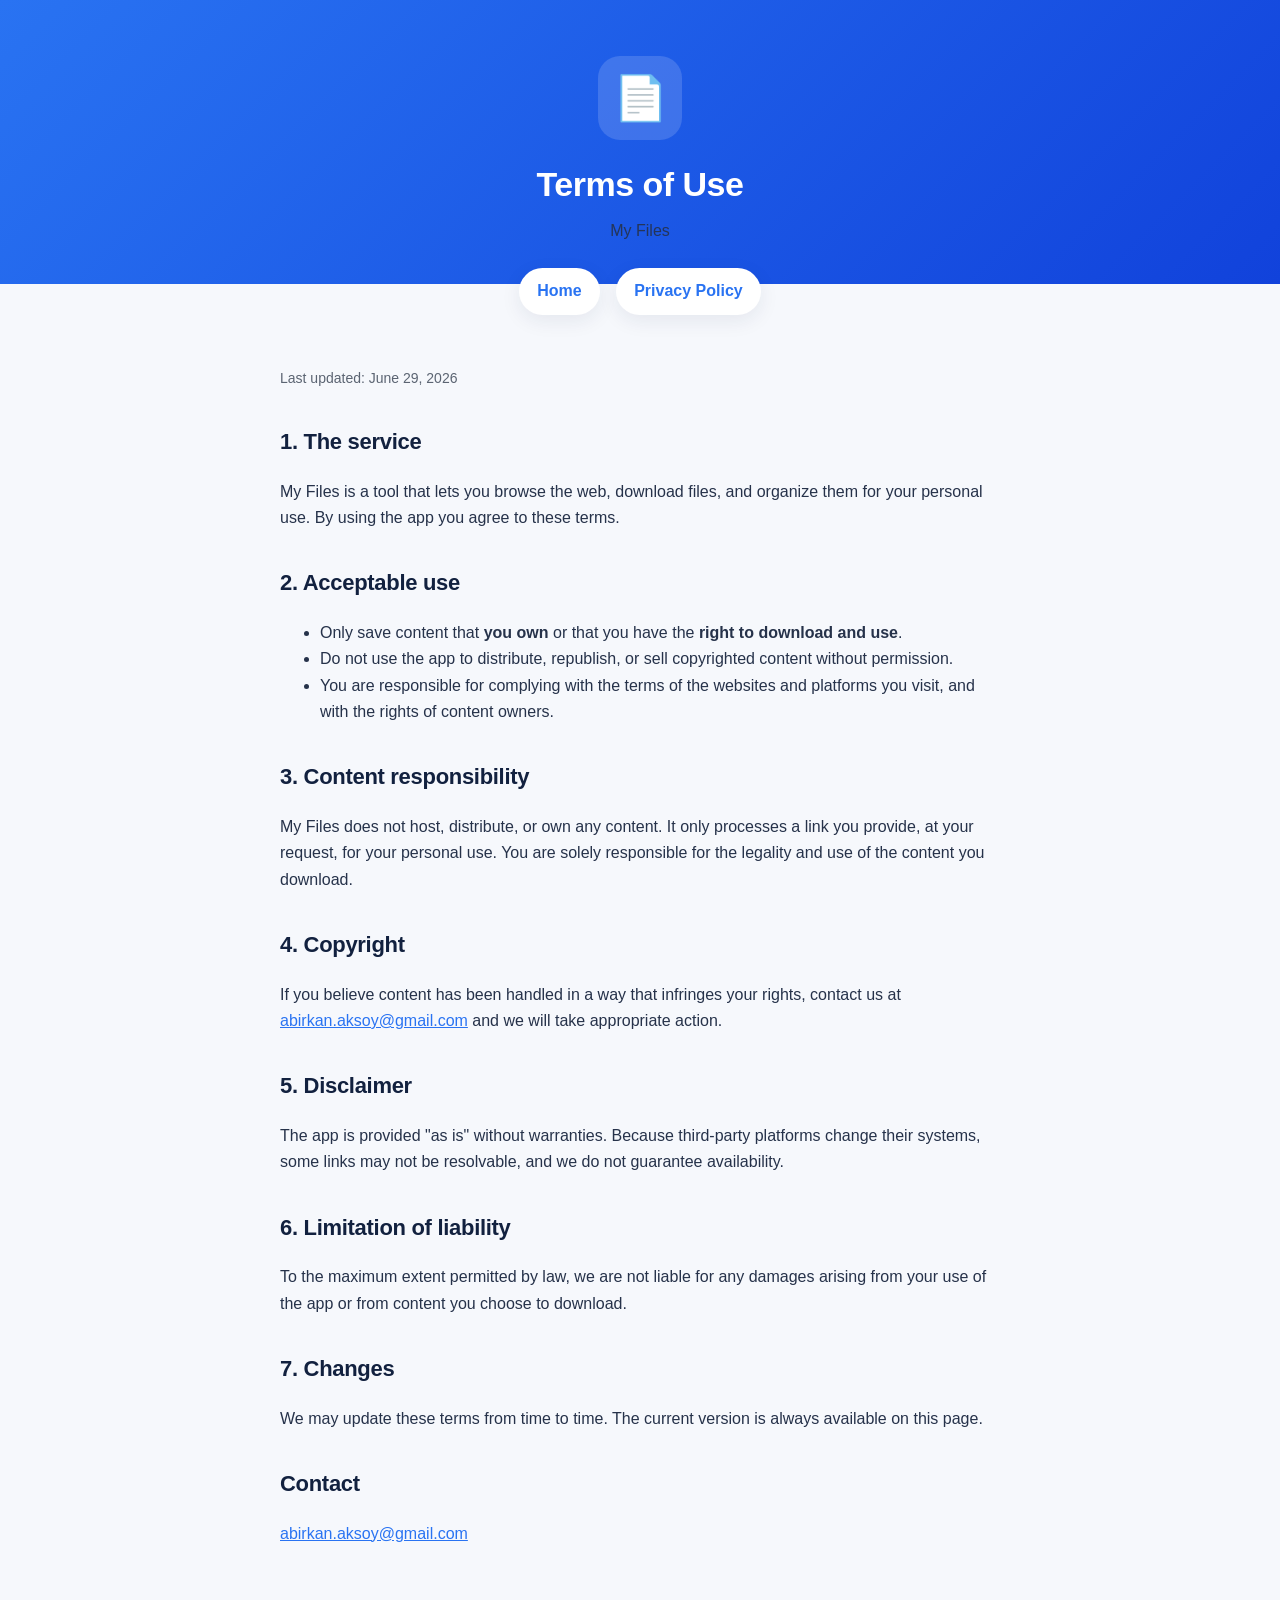
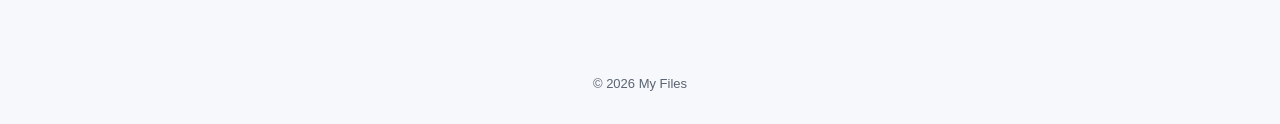
==== terms.html @ a1a13889 "My Files — legal pages (privacy, terms, support)" ====
<!doctype html>
<html lang="en">
<head>
  <meta charset="utf-8">
  <meta name="viewport" content="width=device-width, initial-scale=1">
  <title>Terms of Use — My Files</title>
  <link rel="stylesheet" href="style.css">
</head>
<body>
  <header class="hero">
    <div class="badge">📄</div>
    <h1>Terms of Use</h1>
    <p>My Files</p>
  </header>
  <nav class="links">
    <a href="index.html">Home</a>
    <a href="privacy.html">Privacy Policy</a>
  </nav>

  <div class="wrap">
    <p class="muted">Last updated: June 29, 2026</p>

    <h2>1. The service</h2>
    <p>My Files is a tool that lets you browse the web, download files, and organize them for your
    personal use. By using the app you agree to these terms.</p>

    <h2>2. Acceptable use</h2>
    <ul>
      <li>Only save content that <b>you own</b> or that you have the <b>right to download and
        use</b>.</li>
      <li>Do not use the app to distribute, republish, or sell copyrighted content without
        permission.</li>
      <li>You are responsible for complying with the terms of the websites and platforms you
        visit, and with the rights of content owners.</li>
    </ul>

    <h2>3. Content responsibility</h2>
    <p>My Files does not host, distribute, or own any content. It only processes a link you
    provide, at your request, for your personal use. You are solely responsible for the legality
    and use of the content you download.</p>

    <h2>4. Copyright</h2>
    <p>If you believe content has been handled in a way that infringes your rights, contact us at
    <a href="mailto:abirkan.aksoy@gmail.com">abirkan.aksoy@gmail.com</a> and we will take
    appropriate action.</p>

    <h2>5. Disclaimer</h2>
    <p>The app is provided "as is" without warranties. Because third-party platforms change their
    systems, some links may not be resolvable, and we do not guarantee availability.</p>

    <h2>6. Limitation of liability</h2>
    <p>To the maximum extent permitted by law, we are not liable for any damages arising from your
    use of the app or from content you choose to download.</p>

    <h2>7. Changes</h2>
    <p>We may update these terms from time to time. The current version is always available on this
    page.</p>

    <h2>Contact</h2>
    <p><a href="mailto:abirkan.aksoy@gmail.com">abirkan.aksoy@gmail.com</a></p>
  </div>

  <footer>© 2026 My Files</footer>
</body>
</html>
---- style.css ----
:root {
  --brand: #2973F2;
  --brand-deep: #1142DB;
  --ink: #12213f;
  --muted: #5b6472;
  --bg: #f6f8fc;
  --card: #ffffff;
}
* { box-sizing: border-box; }
body {
  margin: 0;
  font-family: -apple-system, BlinkMacSystemFont, "Segoe UI", Roboto, Helvetica, Arial, sans-serif;
  color: var(--ink);
  background: var(--bg);
  line-height: 1.65;
}
.wrap { max-width: 760px; margin: 0 auto; padding: 32px 20px 80px; }
header.hero {
  text-align: center;
  padding: 56px 20px 40px;
  background: linear-gradient(135deg, var(--brand), var(--brand-deep));
  color: #fff;
}
.badge {
  width: 84px; height: 84px; border-radius: 22px;
  background: rgba(255,255,255,.15);
  display: inline-flex; align-items: center; justify-content: center;
  font-size: 44px; margin-bottom: 16px;
}
header.hero h1 { margin: 0; font-size: 34px; letter-spacing: -0.5px; }
header.hero p { margin: 6px 0 0; opacity: .9; }
nav.links { text-align: center; margin: -22px auto 0; max-width: 760px; padding: 0 20px; }
nav.links a {
  display: inline-block; margin: 6px; padding: 10px 18px;
  background: var(--card); color: var(--brand); text-decoration: none;
  border-radius: 999px; font-weight: 600; box-shadow: 0 6px 20px rgba(20,40,80,.08);
}
h2 { margin-top: 34px; font-size: 22px; letter-spacing: -0.3px; }
h3 { margin-top: 22px; font-size: 17px; }
p, li { color: #26324a; }
.muted { color: var(--muted); font-size: 14px; }
.card {
  background: var(--card); border-radius: 16px; padding: 22px 24px;
  box-shadow: 0 6px 24px rgba(20,40,80,.06); margin-top: 18px;
}
a { color: var(--brand); }
.feature { display: flex; gap: 12px; align-items: flex-start; margin: 14px 0; }
.feature .ic { font-size: 22px; }
footer { text-align: center; padding: 30px 20px; color: var(--muted); font-size: 13px; }
hr { border: none; border-top: 1px solid #e6eaf1; margin: 24px 0; }
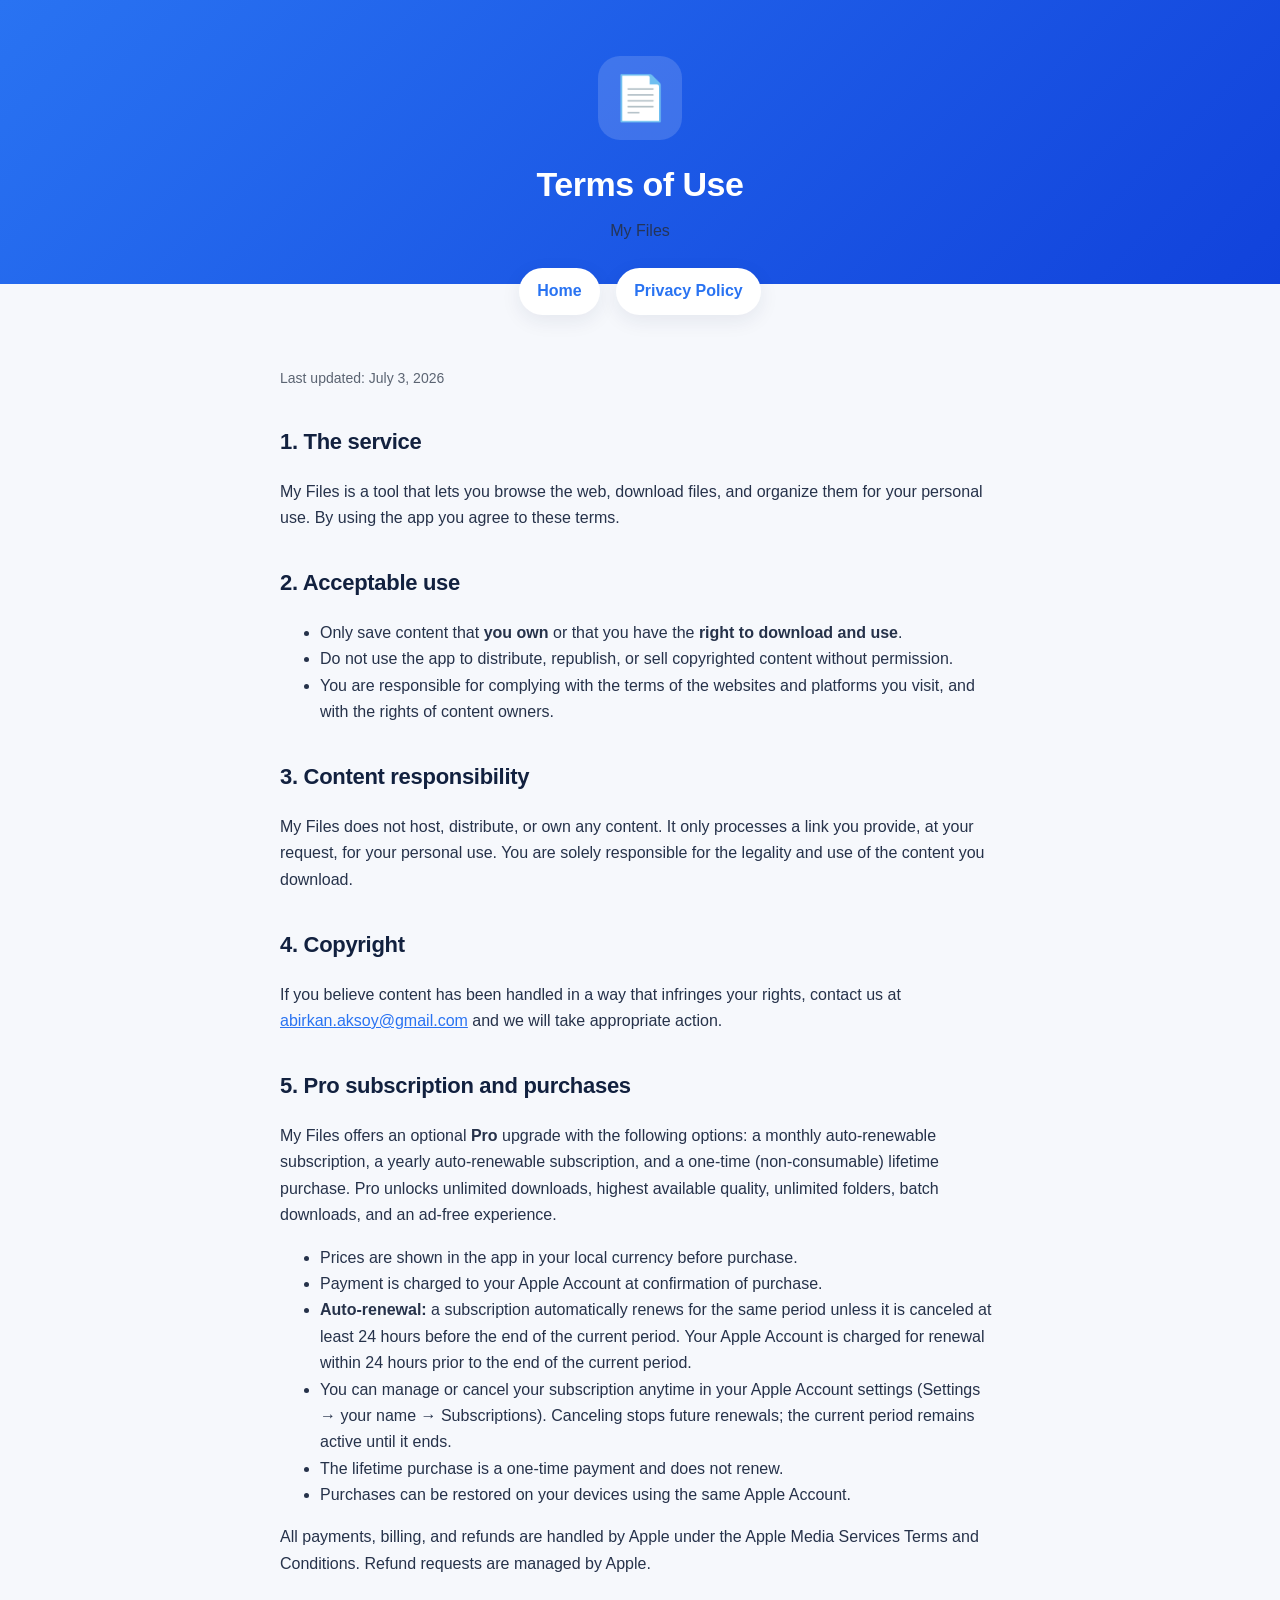
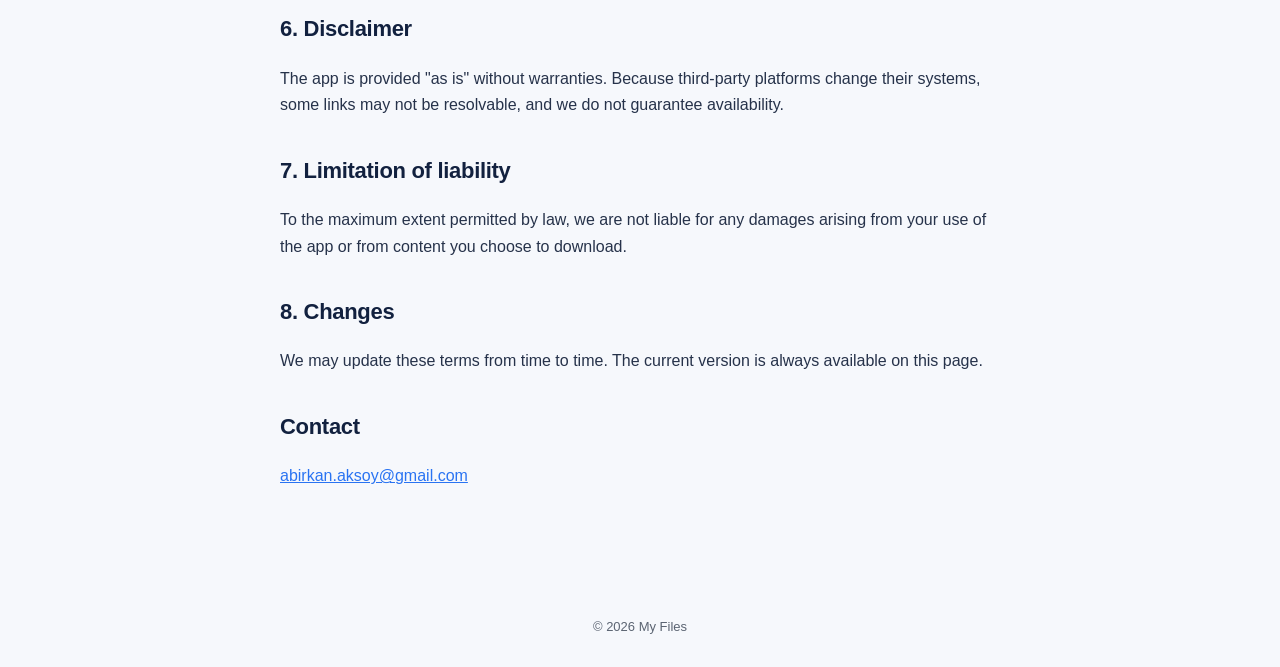
==== commit 9e1d0631: "Add Pro subscription terms (auto-renewable disclosure) Co-Authored-By: Claude Opus 4.8 <noreply@anth" ====
--- a/terms.html
+++ b/terms.html
@@ -18,7 +18,7 @@
   </nav>
 
   <div class="wrap">
-    <p class="muted">Last updated: June 29, 2026</p>
+    <p class="muted">Last updated: July 3, 2026</p>
 
     <h2>1. The service</h2>
     <p>My Files is a tool that lets you browse the web, download files, and organize them for your
@@ -44,15 +44,35 @@
     <a href="mailto:abirkan.aksoy@gmail.com">abirkan.aksoy@gmail.com</a> and we will take
     appropriate action.</p>
 
-    <h2>5. Disclaimer</h2>
+    <h2>5. Pro subscription and purchases</h2>
+    <p>My Files offers an optional <b>Pro</b> upgrade with the following options: a monthly
+    auto-renewable subscription, a yearly auto-renewable subscription, and a one-time
+    (non-consumable) lifetime purchase. Pro unlocks unlimited downloads, highest available quality,
+    unlimited folders, batch downloads, and an ad-free experience.</p>
+    <ul>
+      <li>Prices are shown in the app in your local currency before purchase.</li>
+      <li>Payment is charged to your Apple Account at confirmation of purchase.</li>
+      <li><b>Auto-renewal:</b> a subscription automatically renews for the same period unless it is
+        canceled at least 24 hours before the end of the current period. Your Apple Account is
+        charged for renewal within 24 hours prior to the end of the current period.</li>
+      <li>You can manage or cancel your subscription anytime in your Apple Account settings
+        (Settings → your name → Subscriptions). Canceling stops future renewals; the current period
+        remains active until it ends.</li>
+      <li>The lifetime purchase is a one-time payment and does not renew.</li>
+      <li>Purchases can be restored on your devices using the same Apple Account.</li>
+    </ul>
+    <p>All payments, billing, and refunds are handled by Apple under the Apple Media Services Terms
+    and Conditions. Refund requests are managed by Apple.</p>
+
+    <h2>6. Disclaimer</h2>
     <p>The app is provided "as is" without warranties. Because third-party platforms change their
     systems, some links may not be resolvable, and we do not guarantee availability.</p>
 
-    <h2>6. Limitation of liability</h2>
+    <h2>7. Limitation of liability</h2>
     <p>To the maximum extent permitted by law, we are not liable for any damages arising from your
     use of the app or from content you choose to download.</p>
 
-    <h2>7. Changes</h2>
+    <h2>8. Changes</h2>
     <p>We may update these terms from time to time. The current version is always available on this
     page.</p>
 
